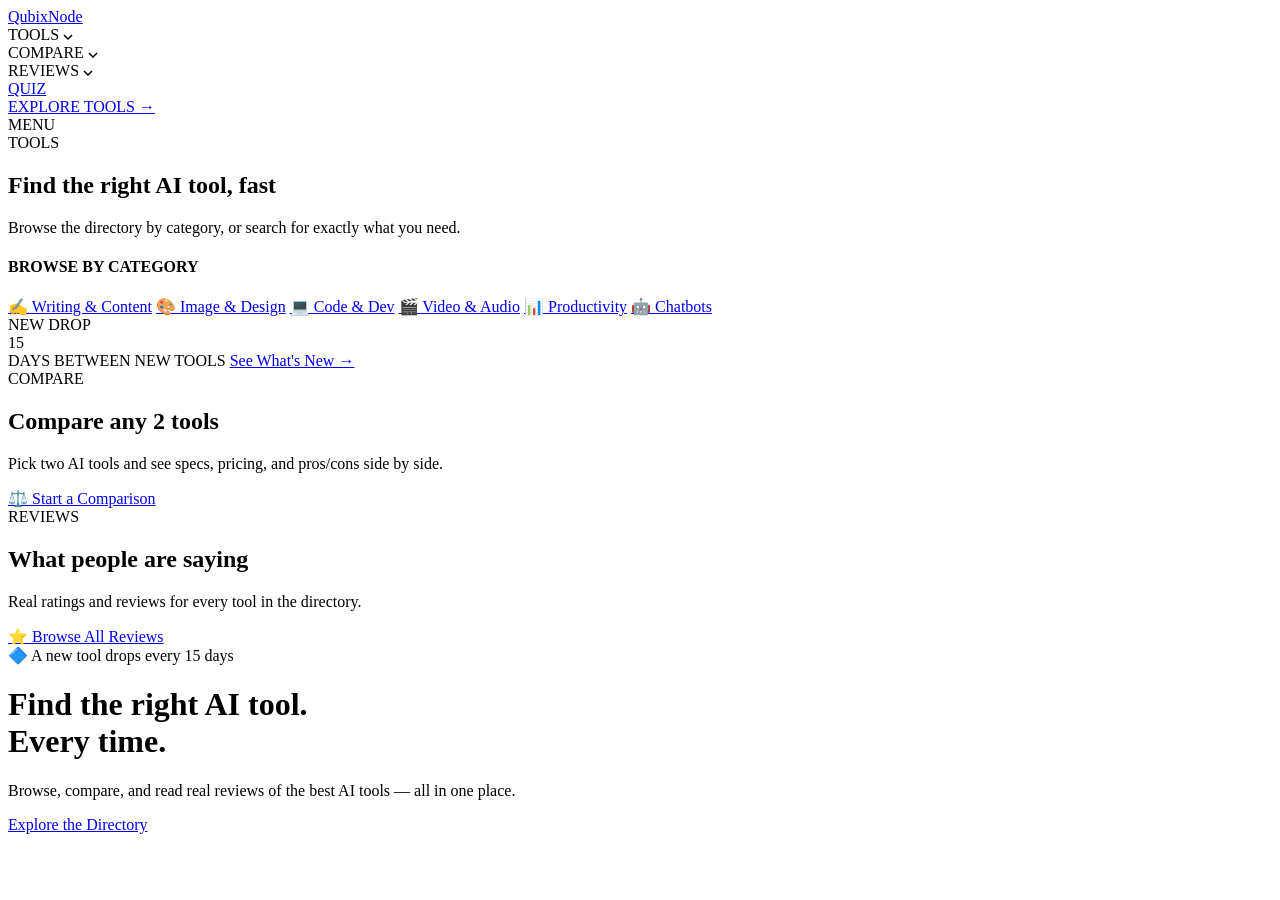
==== index.html @ 6e0c5430 "Create index.html" ====
<!DOCTYPE html>
<html lang="en">
<head>
<meta charset="UTF-8">
<meta name="viewport" content="width=device-width, initial-scale=1.0">
<title>QubixNode — AI Tool Directory</title>
<link rel="stylesheet" href="style.css">
</head>
<body>

<!-- ===== NAVBAR (Dynamic Island style) ===== -->
<header class="nav-wrapper" id="navWrapper">
  <div class="nav-pill" id="navPill">

    <a href="index.html" class="nav-logo">
      <span class="logo-dot"></span> QubixNode
    </a>

    <nav class="nav-links">
      <div class="nav-item" data-menu="tools">
        <span>TOOLS</span>
        <svg class="chevron" width="10" height="6" viewBox="0 0 10 6"><path d="M1 1L5 5L9 1" stroke="currentColor" stroke-width="1.5" fill="none"/></svg>
      </div>
      <div class="nav-item" data-menu="compare">
        <span>COMPARE</span>
        <svg class="chevron" width="10" height="6" viewBox="0 0 10 6"><path d="M1 1L5 5L9 1" stroke="currentColor" stroke-width="1.5" fill="none"/></svg>
      </div>
      <div class="nav-item" data-menu="reviews">
        <span>REVIEWS</span>
        <svg class="chevron" width="10" height="6" viewBox="0 0 10 6"><path d="M1 1L5 5L9 1" stroke="currentColor" stroke-width="1.5" fill="none"/></svg>
      </div>
      <a href="quiz.html" class="nav-item">
        <span>QUIZ</span>
      </a>
    </nav>

    <a href="tools.html" class="nav-cta">EXPLORE TOOLS →</a>

    <div class="nav-collapsed-label">
      <span class="pulse-dot"></span> MENU
    </div>

  </div>

  <!-- ===== MEGA MENU PANELS ===== -->
  <div class="mega-menu" id="megaMenu">

    <div class="mega-panel" data-panel="tools">
      <div class="mega-head">
        <span class="mega-eyebrow">TOOLS</span>
        <h2>Find the right AI tool, fast</h2>
        <p>Browse the directory by category, or search for exactly what you need.</p>
      </div>
      <div class="mega-cols">
        <div class="mega-col">
          <h4>BROWSE BY CATEGORY</h4>
          <a href="tools.html?cat=writing">✍️ Writing & Content</a>
          <a href="tools.html?cat=image">🎨 Image & Design</a>
          <a href="tools.html?cat=code">💻 Code & Dev</a>
          <a href="tools.html?cat=video">🎬 Video & Audio</a>
          <a href="tools.html?cat=productivity">📊 Productivity</a>
          <a href="tools.html?cat=chatbots">🤖 Chatbots</a>
        </div>
        <div class="mega-col highlight-card">
          <span class="hc-tag">NEW DROP</span>
          <div class="hc-number">15</div>
          <span class="hc-label">DAYS BETWEEN NEW TOOLS</span>
          <a href="tools.html" class="hc-link">See What's New →</a>
        </div>
      </div>
    </div>

    <div class="mega-panel" data-panel="compare">
      <div class="mega-head">
        <span class="mega-eyebrow">COMPARE</span>
        <h2>Compare any 2 tools</h2>
        <p>Pick two AI tools and see specs, pricing, and pros/cons side by side.</p>
      </div>
      <div class="mega-cols">
        <div class="mega-col">
          <a href="compare.html">⚖️ Start a Comparison</a>
        </div>
      </div>
    </div>

    <div class="mega-panel" data-panel="reviews">
      <div class="mega-head">
        <span class="mega-eyebrow">REVIEWS</span>
        <h2>What people are saying</h2>
        <p>Real ratings and reviews for every tool in the directory.</p>
      </div>
      <div class="mega-cols">
        <div class="mega-col">
          <a href="reviews.html">⭐ Browse All Reviews</a>
        </div>
      </div>
    </div>

  </div>
</header>

<!-- ===== HERO ===== -->
<main class="hero">
  <span class="hero-badge">🔷 A new tool drops every 15 days</span>
  <h1>Find the right AI tool.<br>Every time.</h1>
  <p>Browse, compare, and read real reviews of the best AI tools — all in one place.</p>
  <a href="tools.html" class="hero-cta">Explore the Directory</a>
</main>

<script src="script.js"></script>
</body>
</html>
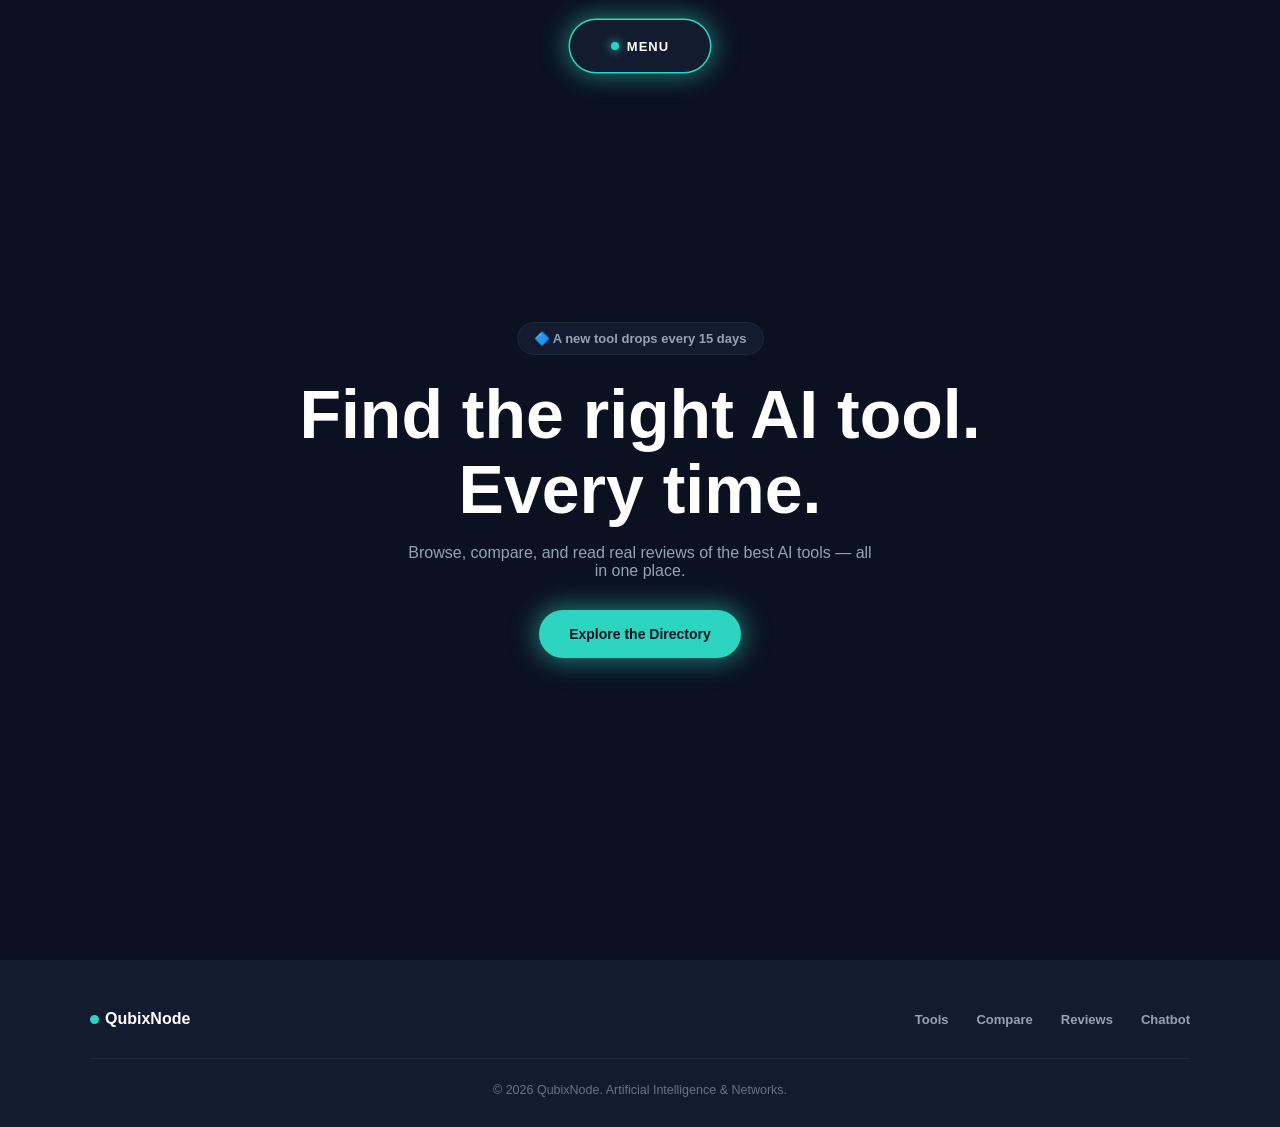
==== commit 5c930cf8: "Update index.html" ====
--- a/index.html
+++ b/index.html
@@ -29,8 +29,8 @@
         <span>REVIEWS</span>
         <svg class="chevron" width="10" height="6" viewBox="0 0 10 6"><path d="M1 1L5 5L9 1" stroke="currentColor" stroke-width="1.5" fill="none"/></svg>
       </div>
-      <a href="quiz.html" class="nav-item">
-        <span>QUIZ</span>
+      <a href="chatbot.html" class="nav-item">
+        <span>CHATBOT</span>
       </a>
     </nav>
 
@@ -73,8 +73,8 @@
     <div class="mega-panel" data-panel="compare">
       <div class="mega-head">
         <span class="mega-eyebrow">COMPARE</span>
-        <h2>Compare any 2 tools</h2>
-        <p>Pick two AI tools and see specs, pricing, and pros/cons side by side.</p>
+        <h2>Compare any 2</h2>
+        <p>AI tools, laptops, phones, headphones — pick two and see them side by side.</p>
       </div>
       <div class="mega-cols">
         <div class="mega-col">
@@ -107,6 +107,22 @@
   <a href="tools.html" class="hero-cta">Explore the Directory</a>
 </main>
 
+<!-- ===== FOOTER ===== -->
+<footer class="footer">
+  <div class="footer-top">
+    <div class="footer-brand">
+      <span class="logo-dot"></span> QubixNode
+    </div>
+    <div class="footer-links">
+      <a href="tools.html">Tools</a>
+      <a href="compare.html">Compare</a>
+      <a href="reviews.html">Reviews</a>
+      <a href="chatbot.html">Chatbot</a>
+    </div>
+  </div>
+  <p class="footer-bottom">© 2026 QubixNode. Artificial Intelligence & Networks.</p>
+</footer>
+
 <script src="script.js"></script>
 </body>
 </html>
--- a/style.css
+++ b/style.css
@@ -0,0 +1,854 @@
+/* ===== RESET & BASE ===== */
+* { margin: 0; padding: 0; box-sizing: border-box; }
+
+:root {
+  --navy: #0B1121;
+  --navy-light: #131b30;
+  --teal: #2DD4BF;
+  --teal-glow: rgba(45, 212, 191, 0.5);
+  --slate: #94A3B8;
+  --white: #ffffff;
+}
+
+body {
+  font-family: 'Helvetica Neue', Arial, sans-serif;
+  background: var(--navy);
+  color: var(--white);
+  overflow-x: hidden;
+}
+
+a { text-decoration: none; color: inherit; }
+
+/* ===== NAV WRAPPER ===== */
+.nav-wrapper {
+  position: fixed;
+  top: 20px;
+  left: 0;
+  right: 0;
+  z-index: 1000;
+  display: flex;
+  flex-direction: column;
+  align-items: center;
+  pointer-events: none;
+}
+
+.nav-wrapper.active { pointer-events: auto; }
+
+/* ===== THE PILL / ISLAND ===== */
+.nav-pill {
+  pointer-events: all;
+  background: var(--navy-light);
+  border-radius: 999px;
+  display: flex;
+  align-items: center;
+  justify-content: center;
+  height: 52px;
+  width: 140px;
+  padding: 0 22px;
+  box-shadow: 0 0 0 1.5px var(--teal), 0 0 25px 4px var(--teal-glow);
+  cursor: pointer;
+  transition: width 0.5s cubic-bezier(0.65, 0, 0.35, 1),
+              padding 0.5s cubic-bezier(0.65, 0, 0.35, 1),
+              border-radius 0.5s cubic-bezier(0.65, 0, 0.35, 1);
+  position: relative;
+}
+
+.nav-collapsed-label {
+  display: flex;
+  align-items: center;
+  gap: 8px;
+  color: var(--white);
+  font-size: 13px;
+  font-weight: 700;
+  letter-spacing: 1px;
+  white-space: nowrap;
+}
+
+.pulse-dot {
+  width: 8px;
+  height: 8px;
+  border-radius: 50%;
+  background: var(--teal);
+  box-shadow: 0 0 8px 2px var(--teal-glow);
+  animation: pulse 1.6s infinite;
+}
+
+@keyframes pulse {
+  0%, 100% { transform: scale(1); opacity: 1; }
+  50% { transform: scale(1.3); opacity: 0.6; }
+}
+
+.nav-logo, .nav-links, .nav-cta { display: none; opacity: 0; }
+
+/* ===== EXPANDED STATE ===== */
+.nav-pill.expanded {
+  width: min(880px, 92vw);
+  border-radius: 32px;
+  padding: 0 14px 0 24px;
+  justify-content: space-between;
+}
+
+.nav-pill.expanded .nav-collapsed-label { display: none; }
+
+.nav-pill.expanded .nav-logo,
+.nav-pill.expanded .nav-links,
+.nav-pill.expanded .nav-cta {
+  display: flex;
+  opacity: 1;
+  animation: fadeIn 0.4s ease 0.15s forwards;
+}
+
+@keyframes fadeIn {
+  from { opacity: 0; transform: translateY(-4px); }
+  to { opacity: 1; transform: translateY(0); }
+}
+
+.nav-logo {
+  align-items: center;
+  gap: 6px;
+  color: var(--white);
+  font-weight: 800;
+  font-size: 16px;
+}
+
+.logo-dot {
+  width: 9px;
+  height: 9px;
+  border-radius: 50%;
+  background: var(--teal);
+}
+
+.nav-links { align-items: center; gap: 28px; }
+
+.nav-item {
+  display: flex;
+  align-items: center;
+  gap: 5px;
+  color: var(--slate);
+  font-size: 12.5px;
+  font-weight: 700;
+  letter-spacing: 0.6px;
+  cursor: pointer;
+  padding: 6px 0;
+  transition: color 0.2s ease;
+}
+
+.nav-item:hover, .nav-item.active { color: var(--teal); }
+.nav-item .chevron { stroke: currentColor; transition: transform 0.25s ease; }
+.nav-item.active .chevron { transform: rotate(180deg); }
+
+.nav-cta {
+  background: var(--teal);
+  color: var(--navy);
+  font-size: 12.5px;
+  font-weight: 800;
+  letter-spacing: 0.5px;
+  padding: 12px 20px;
+  border-radius: 999px;
+  white-space: nowrap;
+  align-items: center;
+  transition: transform 0.15s ease, box-shadow 0.2s ease;
+}
+
+.nav-cta:hover { transform: scale(1.04); box-shadow: 0 0 18px 3px var(--teal-glow); }
+.nav-cta:active { transform: scale(0.96); }
+
+/* ===== MEGA MENU ===== */
+.mega-menu {
+  pointer-events: none;
+  margin-top: 12px;
+  width: min(880px, 92vw);
+  background: var(--navy-light);
+  border-radius: 26px;
+  box-shadow: 0 0 0 1.5px rgba(45,212,191,0.3), 0 25px 60px rgba(0,0,0,0.5);
+  overflow: hidden;
+  max-height: 0;
+  opacity: 0;
+  transform: translateY(-10px);
+  transition: max-height 0.45s cubic-bezier(0.65,0,0.35,1),
+              opacity 0.35s ease,
+              transform 0.4s cubic-bezier(0.65,0,0.35,1);
+}
+
+.mega-menu.open {
+  pointer-events: all;
+  max-height: 480px;
+  opacity: 1;
+  transform: translateY(0);
+}
+
+.mega-panel { display: none; padding: 34px 38px; }
+.mega-panel.active { display: block; }
+
+.mega-eyebrow {
+  color: var(--teal);
+  font-size: 11px;
+  font-weight: 800;
+  letter-spacing: 1.5px;
+}
+
+.mega-head h2 { font-size: 24px; margin: 8px 0 6px; }
+.mega-head p { color: var(--slate); font-size: 13.5px; max-width: 480px; }
+
+.mega-cols { display: flex; gap: 50px; margin-top: 26px; flex-wrap: wrap; }
+
+.mega-col h4 {
+  font-size: 11px;
+  color: #6b7893;
+  letter-spacing: 1px;
+  margin-bottom: 14px;
+}
+
+.mega-col a {
+  display: block;
+  font-size: 14.5px;
+  color: #dbe2ec;
+  margin-bottom: 12px;
+  transition: color 0.2s ease, transform 0.2s ease;
+}
+
+.mega-col a:hover { color: var(--teal); transform: translateX(3px); }
+
+.highlight-card {
+  background: linear-gradient(160deg, #0e2a26, #0a1a17);
+  border: 1px solid rgba(45,212,191,0.3);
+  border-radius: 16px;
+  padding: 20px;
+  min-width: 190px;
+}
+
+.hc-tag { font-size: 10px; color: var(--teal); font-weight: 800; letter-spacing: 1px; }
+.hc-number { font-size: 42px; font-weight: 800; margin: 6px 0 0; }
+.hc-label { font-size: 11px; color: #ccc; letter-spacing: 0.5px; }
+.hc-link { display: inline-block; margin-top: 14px; font-size: 13px; font-weight: 700; color: var(--teal); }
+
+/* ===== HERO ===== */
+.hero {
+  min-height: 100vh;
+  display: flex;
+  flex-direction: column;
+  align-items: center;
+  justify-content: center;
+  text-align: center;
+  padding: 140px 20px 60px;
+}
+
+.hero-badge {
+  background: var(--navy-light);
+  border: 1px solid #1e293b;
+  padding: 8px 16px;
+  border-radius: 999px;
+  font-size: 13px;
+  font-weight: 600;
+  color: var(--slate);
+  margin-bottom: 22px;
+}
+
+.hero h1 { font-size: clamp(36px, 6vw, 68px); font-weight: 800; line-height: 1.1; }
+.hero p { margin-top: 18px; color: var(--slate); font-size: 16px; max-width: 480px; }
+
+.hero-cta {
+  display: inline-block;
+  margin-top: 30px;
+  background: var(--teal);
+  color: var(--navy);
+  font-weight: 800;
+  font-size: 14px;
+  padding: 16px 30px;
+  border-radius: 999px;
+  box-shadow: 0 0 25px 4px var(--teal-glow);
+  transition: transform 0.15s ease;
+}
+
+.hero-cta:hover { transform: scale(1.05); }
+
+/* ===== MOBILE ===== */
+@media (max-width: 700px) {
+  .nav-pill.expanded { width: 94vw; padding: 0 10px 0 16px; }
+  .nav-links { gap: 14px; }
+  .nav-item span { display: none; }
+  .mega-cols { gap: 26px; }
+}
+
+/* ===== SHARED PAGE HERO ===== */
+.page-content {
+  max-width: 1100px;
+  margin: 0 auto;
+  padding: 140px 20px 100px;
+}
+
+.page-hero {
+  text-align: center;
+  margin-bottom: 40px;
+}
+
+.page-hero h1 {
+  font-size: clamp(30px, 5vw, 44px);
+  font-weight: 800;
+  margin: 10px 0 12px;
+}
+
+.page-hero p {
+  color: var(--slate);
+  font-size: 15px;
+}
+
+.section-eyebrow {
+  display: block;
+  color: var(--teal);
+  font-size: 12px;
+  font-weight: 800;
+  letter-spacing: 1.5px;
+}
+
+/* ===== DIRECTORY SEARCH ===== */
+.dir-search-wrap {
+  max-width: 500px;
+  margin: 0 auto 30px;
+}
+
+.dir-search {
+  width: 100%;
+  padding: 14px 20px;
+  border-radius: 999px;
+  border: 1px solid #1e293b;
+  background: var(--navy-light);
+  color: var(--white);
+  font-size: 14px;
+  font-family: inherit;
+}
+
+.dir-search::placeholder { color: #64748b; }
+.dir-search:focus { outline: none; border-color: var(--teal); }
+
+/* ===== CATEGORY TABS ===== */
+.dir-tabs {
+  display: flex;
+  gap: 10px;
+  flex-wrap: wrap;
+  justify-content: center;
+  margin-bottom: 40px;
+}
+
+.dir-tab {
+  padding: 10px 20px;
+  border-radius: 999px;
+  border: 1px solid #1e293b;
+  background: var(--navy-light);
+  font-size: 13px;
+  font-weight: 700;
+  cursor: pointer;
+  color: var(--slate);
+  transition: all 0.2s ease;
+}
+
+.dir-tab:hover { border-color: var(--teal); color: var(--teal); }
+
+.dir-tab.active {
+  background: var(--teal);
+  color: var(--navy);
+  border-color: var(--teal);
+}
+
+/* ===== TOOL GRID / CARDS ===== */
+.tool-grid {
+  display: grid;
+  grid-template-columns: repeat(auto-fit, minmax(280px, 1fr));
+  gap: 20px;
+}
+
+.tool-card {
+  background: var(--navy-light);
+  border: 1px solid #1e293b;
+  border-radius: 18px;
+  padding: 24px;
+  position: relative;
+  transition: transform 0.25s ease, border-color 0.25s ease;
+}
+
+.tool-card:hover {
+  transform: translateY(-4px);
+  border-color: var(--teal);
+}
+
+.tool-new-badge {
+  position: absolute;
+  top: 16px;
+  right: 16px;
+  font-size: 10px;
+  font-weight: 800;
+  background: rgba(45,212,191,0.15);
+  color: var(--teal);
+  padding: 4px 10px;
+  border-radius: 999px;
+}
+
+.tool-card-top {
+  display: flex;
+  align-items: center;
+  gap: 14px;
+  margin-bottom: 14px;
+}
+
+.tool-icon {
+  width: 44px;
+  height: 44px;
+  border-radius: 12px;
+  background: linear-gradient(160deg, #0e2a26, #0a1a17);
+  border: 1px solid rgba(45,212,191,0.3);
+  display: flex;
+  align-items: center;
+  justify-content: center;
+  font-weight: 800;
+  font-size: 18px;
+  color: var(--teal);
+  flex-shrink: 0;
+}
+
+.tool-card-top h3 { font-size: 16px; margin-bottom: 4px; }
+
+.tool-price-tag {
+  font-size: 11px;
+  color: var(--slate);
+  background: rgba(255,255,255,0.05);
+  padding: 2px 8px;
+  border-radius: 999px;
+}
+
+.tool-desc {
+  color: var(--slate);
+  font-size: 13.5px;
+  line-height: 1.5;
+  margin-bottom: 18px;
+}
+
+.tool-card-bottom {
+  display: flex;
+  justify-content: space-between;
+  align-items: center;
+  font-size: 12.5px;
+}
+
+.tool-rating { font-weight: 700; }
+
+.tool-cat-tag {
+  color: #64748b;
+  text-transform: capitalize;
+}
+
+.empty-state {
+  text-align: center;
+  color: var(--slate);
+  font-size: 14px;
+  padding: 60px 0;
+}
+
+/* ===== FOOTER ===== */
+.footer {
+  background: var(--navy-light);
+  padding: 50px 20px 30px;
+  margin-top: 60px;
+}
+
+.footer-top {
+  display: flex;
+  justify-content: space-between;
+  align-items: center;
+  flex-wrap: wrap;
+  gap: 20px;
+  max-width: 1100px;
+  margin: 0 auto;
+  padding-bottom: 30px;
+  border-bottom: 1px solid #1e293b;
+}
+
+.footer-brand {
+  display: flex;
+  align-items: center;
+  gap: 6px;
+  font-weight: 800;
+  font-size: 16px;
+}
+
+.footer-links { display: flex; gap: 28px; }
+
+.footer-links a {
+  font-size: 13px;
+  color: var(--slate);
+  font-weight: 600;
+  transition: color 0.2s ease;
+}
+
+.footer-links a:hover { color: var(--teal); }
+
+.footer-bottom {
+  text-align: center;
+  font-size: 12.5px;
+  color: #64748b;
+  margin-top: 24px;
+}
+
+/* ===== DIRECTORY MOBILE ===== */
+@media (max-width: 600px) {
+  .dir-tabs { justify-content: flex-start; overflow-x: auto; padding-bottom: 6px; }
+}
+
+/* ===== COMPARE PAGE ===== */
+.cmp-tabs {
+  display: flex;
+  gap: 10px;
+  flex-wrap: wrap;
+  justify-content: center;
+  margin-bottom: 34px;
+}
+
+.cmp-tab {
+  padding: 10px 20px;
+  border-radius: 999px;
+  border: 1px solid #1e293b;
+  background: var(--navy-light);
+  font-size: 13px;
+  font-weight: 700;
+  cursor: pointer;
+  color: var(--slate);
+  transition: all 0.2s ease;
+}
+
+.cmp-tab:hover { border-color: var(--teal); color: var(--teal); }
+
+.cmp-tab.active {
+  background: var(--teal);
+  color: var(--navy);
+  border-color: var(--teal);
+}
+
+.cmp-picker {
+  display: flex;
+  align-items: center;
+  justify-content: center;
+  gap: 20px;
+  margin-bottom: 40px;
+  flex-wrap: wrap;
+}
+
+.cmp-vs {
+  font-weight: 800;
+  color: var(--teal);
+  font-size: 14px;
+}
+
+.cmp-table {
+  display: grid;
+  grid-template-columns: 140px 1fr 1fr;
+  background: var(--navy-light);
+  border: 1px solid #1e293b;
+  border-radius: 18px;
+  overflow: hidden;
+}
+
+.cmp-col { display: flex; flex-direction: column; }
+
+.cmp-col:not(.cmp-col-head) {
+  border-left: 1px solid #1e293b;
+}
+
+.cmp-row {
+  padding: 16px 18px;
+  font-size: 13.5px;
+  border-bottom: 1px solid #1e293b;
+  color: #dbe2ec;
+  display: flex;
+  align-items: center;
+}
+
+.cmp-row:last-child { border-bottom: none; }
+
+.cmp-row-label {
+  color: var(--slate);
+  font-weight: 700;
+  font-size: 12px;
+}
+
+.cmp-row-title {
+  font-weight: 800;
+  font-size: 15px;
+  color: var(--teal);
+  background: rgba(45,212,191,0.06);
+}
+
+@media (max-width: 600px) {
+  .cmp-table { grid-template-columns: 100px 1fr 1fr; }
+  .cmp-row { padding: 12px 10px; font-size: 12px; }
+}
+
+/* ===== HEAD-TO-HEAD SCORE BAR ===== */
+.cmp-score-section {
+  margin-top: 30px;
+  background: var(--navy-light);
+  border: 1px solid #1e293b;
+  border-radius: 18px;
+  padding: 26px 28px;
+}
+
+.cmp-score-labels {
+  display: flex;
+  justify-content: space-between;
+  margin-bottom: 12px;
+  font-size: 13.5px;
+  font-weight: 700;
+}
+
+.cmp-score-label-a { color: var(--teal); }
+.cmp-score-label-b { color: #f4b942; }
+
+.cmp-score-bar {
+  display: flex;
+  width: 100%;
+  height: 16px;
+  border-radius: 999px;
+  overflow: hidden;
+  background: #1e293b;
+}
+
+.cmp-score-fill-a {
+  background: var(--teal);
+  transition: width 0.5s ease;
+}
+
+.cmp-score-fill-b {
+  background: #f4b942;
+  transition: width 0.5s ease;
+}
+
+.cmp-score-winner {
+  margin-top: 16px;
+  text-align: center;
+  font-size: 14px;
+  font-weight: 700;
+  color: var(--white);
+}
+
+@media (max-width: 600px) {
+  .cmp-score-labels { font-size: 12px; }
+}
+
+/* ===== CHATBOT PAGE ===== */
+.chat-page {
+  max-width: 720px;
+  margin: 0 auto;
+  padding: 140px 20px 40px;
+  display: flex;
+  flex-direction: column;
+  height: 100vh;
+  box-sizing: border-box;
+}
+
+.chat-header {
+  text-align: center;
+  margin-bottom: 20px;
+}
+
+.chat-header h1 {
+  font-size: clamp(26px, 4vw, 36px);
+  font-weight: 800;
+  margin-top: 8px;
+}
+
+.chat-window {
+  flex: 1;
+  overflow-y: auto;
+  display: flex;
+  flex-direction: column;
+  gap: 14px;
+  padding: 10px 4px 20px;
+}
+
+.chat-msg {
+  display: flex;
+  max-width: 80%;
+}
+
+.chat-msg-user {
+  align-self: flex-end;
+  justify-content: flex-end;
+}
+
+.chat-msg-ai {
+  align-self: flex-start;
+}
+
+.chat-bubble {
+  padding: 14px 18px;
+  border-radius: 18px;
+  font-size: 14.5px;
+  line-height: 1.5;
+  white-space: pre-wrap;
+}
+
+.chat-msg-user .chat-bubble {
+  background: var(--teal);
+  color: var(--navy);
+  border-bottom-right-radius: 4px;
+}
+
+.chat-msg-ai .chat-bubble {
+  background: var(--navy-light);
+  border: 1px solid #1e293b;
+  color: var(--white);
+  border-bottom-left-radius: 4px;
+}
+
+.chat-typing {
+  display: flex;
+  gap: 5px;
+  align-items: center;
+  padding: 16px 18px;
+}
+
+.chat-typing span {
+  width: 7px;
+  height: 7px;
+  border-radius: 50%;
+  background: var(--slate);
+  animation: chatTyping 1.2s infinite ease-in-out;
+}
+
+.chat-typing span:nth-child(2) { animation-delay: 0.2s; }
+.chat-typing span:nth-child(3) { animation-delay: 0.4s; }
+
+@keyframes chatTyping {
+  0%, 60%, 100% { transform: translateY(0); opacity: 0.5; }
+  30% { transform: translateY(-4px); opacity: 1; }
+}
+
+.chat-input-row {
+  display: flex;
+  gap: 10px;
+  padding-top: 14px;
+  border-top: 1px solid #1e293b;
+}
+
+.chat-input {
+  flex: 1;
+  padding: 14px 18px;
+  border-radius: 999px;
+  border: 1px solid #1e293b;
+  background: var(--navy-light);
+  color: var(--white);
+  font-size: 14px;
+  font-family: inherit;
+}
+
+.chat-input:focus { outline: none; border-color: var(--teal); }
+.chat-input::placeholder { color: #64748b; }
+
+.chat-send-btn {
+  background: var(--teal);
+  color: var(--navy);
+  border: none;
+  padding: 0 26px;
+  border-radius: 999px;
+  font-weight: 800;
+  font-size: 14px;
+  cursor: pointer;
+  transition: transform 0.15s ease, opacity 0.2s ease;
+}
+
+.chat-send-btn:hover { transform: scale(1.04); }
+.chat-send-btn:active { transform: scale(0.96); }
+.chat-send-btn:disabled { opacity: 0.5; cursor: not-allowed; transform: none; }
+
+@media (max-width: 600px) {
+  .chat-page { padding: 120px 14px 20px; }
+  .chat-msg { max-width: 90%; }
+}
+
+/* ===== SEARCH-BASED COMPARE PICKER ===== */
+.cmp-search-wrap {
+  position: relative;
+  flex: 1;
+  min-width: 200px;
+  max-width: 320px;
+}
+
+.cmp-search {
+  width: 100%;
+  padding: 14px 20px;
+  border-radius: 12px;
+  border: 1px solid #1e293b;
+  background: var(--navy-light);
+  color: var(--white);
+  font-size: 14px;
+  font-family: inherit;
+  box-sizing: border-box;
+}
+
+.cmp-search:focus { outline: none; border-color: var(--teal); }
+.cmp-search::placeholder { color: #64748b; }
+
+.cmp-suggestions {
+  display: none;
+  position: absolute;
+  top: calc(100% + 6px);
+  left: 0;
+  right: 0;
+  background: var(--navy-light);
+  border: 1px solid #1e293b;
+  border-radius: 12px;
+  max-height: 260px;
+  overflow-y: auto;
+  z-index: 20;
+  box-shadow: 0 15px 40px rgba(0,0,0,0.4);
+}
+
+.cmp-suggestions.open { display: block; }
+
+.cmp-suggestion-item {
+  padding: 12px 18px;
+  font-size: 13.5px;
+  color: #dbe2ec;
+  cursor: pointer;
+  transition: background 0.15s ease;
+}
+
+.cmp-suggestion-item:hover { background: rgba(45,212,191,0.1); color: var(--teal); }
+
+.cmp-suggestion-empty {
+  padding: 12px 18px;
+  font-size: 13px;
+  color: #64748b;
+}
+
+@media (max-width: 600px) {
+  .cmp-search-wrap { max-width: none; width: 100%; }
+}
+
+/* ===== MARKDOWN FORMATTING INSIDE CHAT BUBBLES ===== */
+.chat-bubble p { margin: 0 0 10px; }
+.chat-bubble p:last-child { margin-bottom: 0; }
+
+.chat-bubble h2, .chat-bubble h3, .chat-bubble h4 {
+  margin: 14px 0 8px;
+  font-weight: 800;
+  line-height: 1.3;
+}
+.chat-bubble h2:first-child, .chat-bubble h3:first-child, .chat-bubble h4:first-child { margin-top: 0; }
+
+.chat-bubble h2 { font-size: 17px; }
+.chat-bubble h3 { font-size: 15.5px; }
+.chat-bubble h4 { font-size: 14.5px; }
+
+.chat-bubble strong { font-weight: 800; }
+.chat-bubble em { font-style: italic; }
+
+.chat-bubble ul, .chat-bubble ol {
+  margin: 8px 0 10px;
+  padding-left: 22px;
+}
+
+.chat-bubble li {
+  margin-bottom: 6px;
+  line-height: 1.5;
+}
+
+.chat-msg-user .chat-bubble strong { color: var(--navy); }
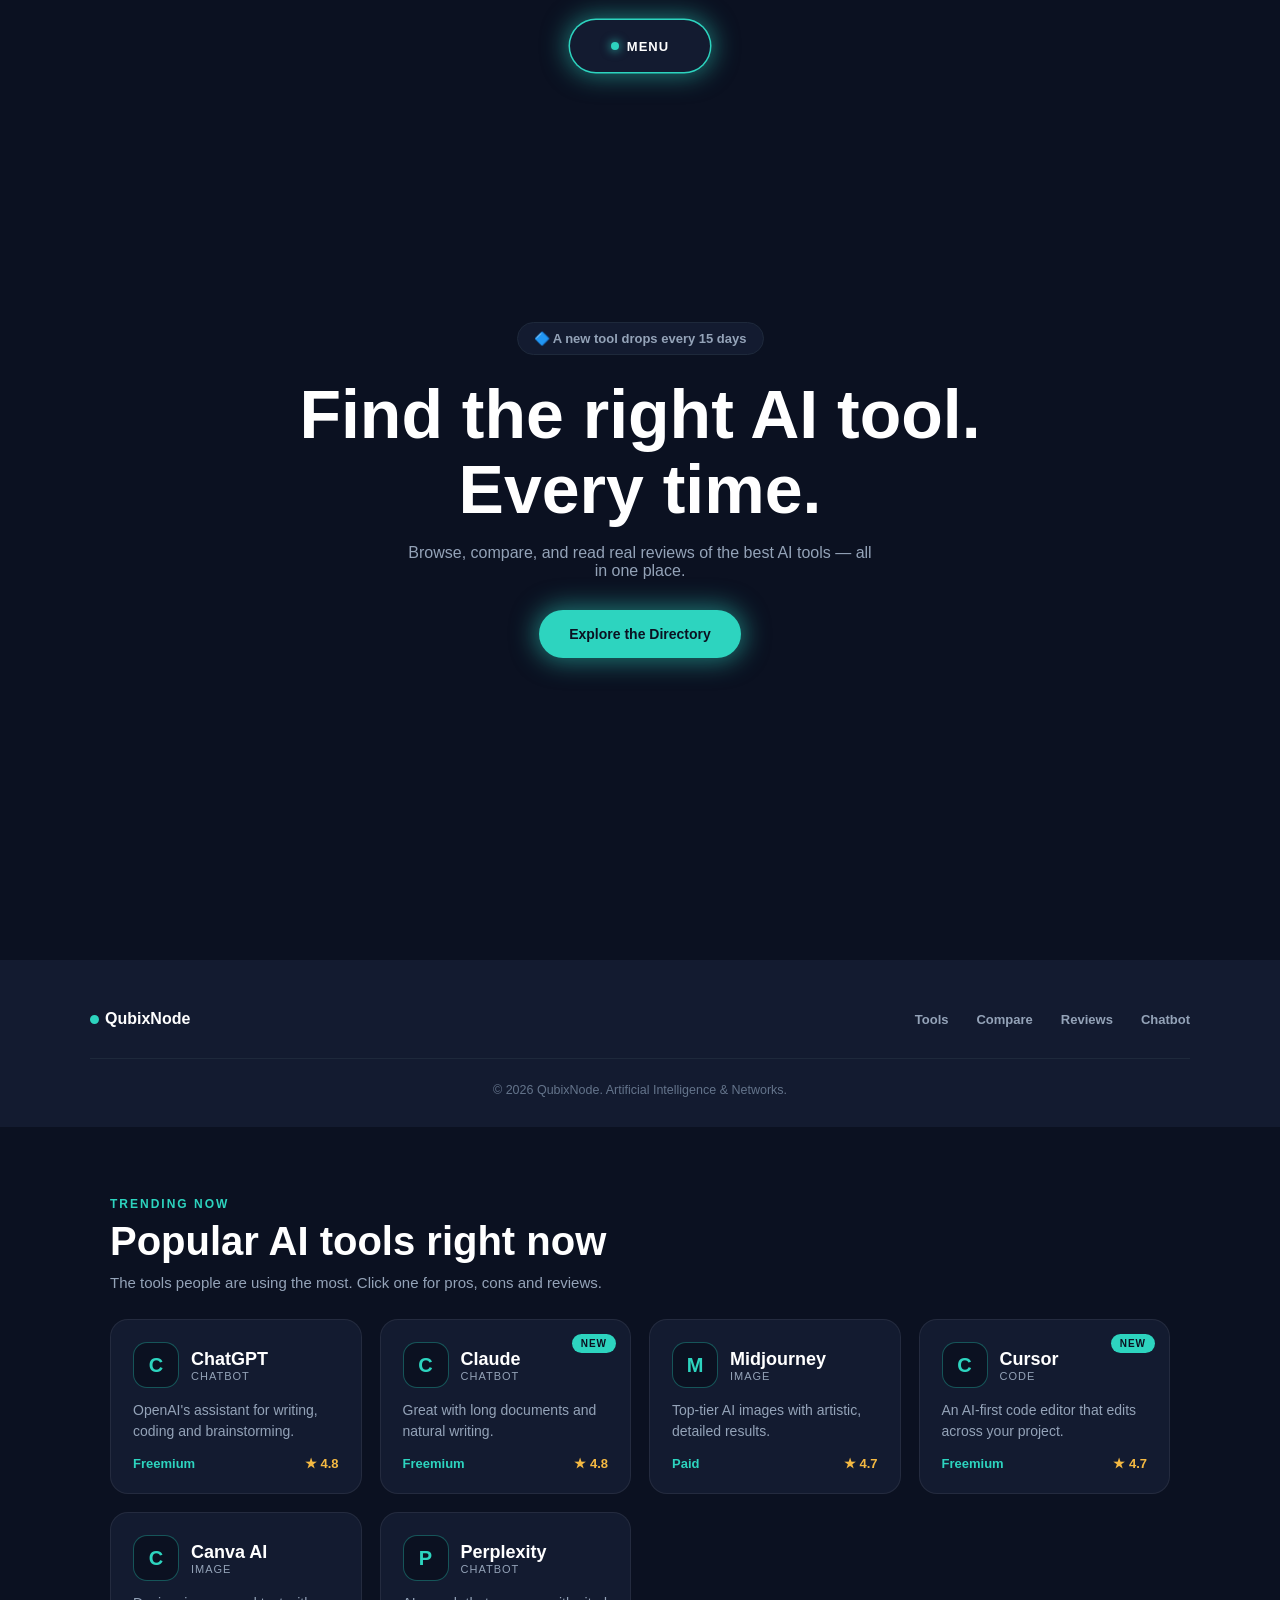
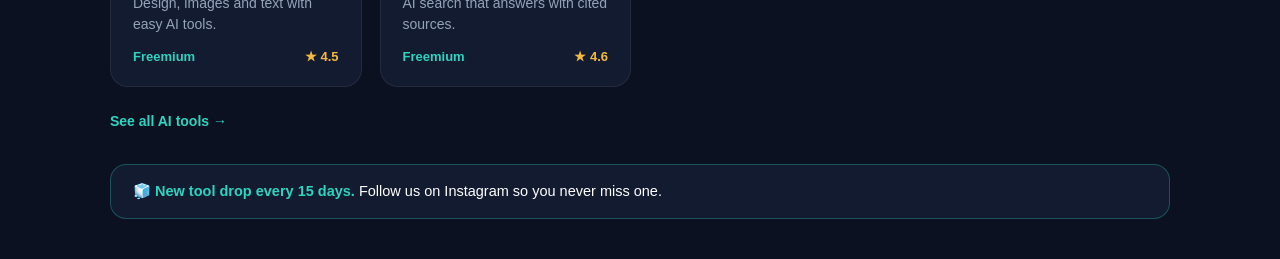
==== commit 61e646ce: "Update index.html" ====
--- a/index.html
+++ b/index.html
@@ -121,7 +121,42 @@
     </div>
   </div>
   <p class="footer-bottom">© 2026 QubixNode. Artificial Intelligence & Networks.</p>
-</footer>
+</footer> <section class="trending-section">
+<style>
+.trending-section{max-width:1100px;margin:0 auto;padding:70px 20px 40px}
+.trending-eyebrow{color:var(--teal);font-size:12px;font-weight:800;letter-spacing:2px}
+.trending-title{color:var(--white);font-size:clamp(28px,4vw,40px);margin:8px 0 10px}
+.trending-sub{color:var(--slate);font-size:15px;margin-bottom:28px}
+.trending-grid{display:grid;grid-template-columns:repeat(auto-fit,minmax(240px,1fr));gap:18px}
+.trend-card{display:block;background:var(--navy-light);border:1px solid rgba(255,255,255,.07);border-radius:18px;padding:22px;color:var(--white);position:relative;transition:transform .2s ease,border-color .2s ease,box-shadow .2s ease}
+.trend-card:hover{transform:translateY(-4px);border-color:rgba(45,212,191,.5);box-shadow:0 0 22px rgba(45,212,191,.18)}
+.trend-top{display:flex;align-items:center;gap:12px;margin-bottom:12px}
+.trend-icon{width:46px;height:46px;border-radius:14px;background:var(--navy);border:1px solid rgba(45,212,191,.35);display:flex;align-items:center;justify-content:center;font-weight:800;font-size:20px;color:var(--teal)}
+.trend-name{font-size:18px;font-weight:800}
+.trend-cat{font-size:11px;color:var(--slate);letter-spacing:1px;text-transform:uppercase}
+.trend-desc{color:var(--slate);font-size:14px;line-height:1.5;margin-bottom:14px}
+.trend-meta{display:flex;justify-content:space-between;font-size:13px;font-weight:700}
+.trend-meta .price{color:var(--teal)}
+.trend-meta .rate{color:#f4b942}
+.trend-new{position:absolute;top:14px;right:14px;background:var(--teal);color:var(--navy);font-size:10px;font-weight:800;letter-spacing:1px;padding:4px 9px;border-radius:999px}
+.trending-more{display:inline-block;margin-top:26px;color:var(--teal);font-weight:800;font-size:14px}
+.drop-strip{margin-top:34px;background:var(--navy-light);border:1px solid rgba(45,212,191,.3);border-radius:16px;padding:18px 22px;color:var(--white);font-size:14.5px}
+.drop-strip b{color:var(--teal)}
+</style>
+<div class="trending-eyebrow">TRENDING NOW</div>
+<h2 class="trending-title">Popular AI tools right now</h2>
+<p class="trending-sub">The tools people are using the most. Click one for pros, cons and reviews.</p>
+<div class="trending-grid">
+  <a class="trend-card" href="tool.html?slug=chatgpt"><div class="trend-top"><div class="trend-icon">C</div><div><div class="trend-name">ChatGPT</div><div class="trend-cat">Chatbot</div></div></div><p class="trend-desc">OpenAI's assistant for writing, coding and brainstorming.</p><div class="trend-meta"><span class="price">Freemium</span><span class="rate">★ 4.8</span></div></a>
+  <a class="trend-card" href="tool.html?slug=claude"><span class="trend-new">NEW</span><div class="trend-top"><div class="trend-icon">C</div><div><div class="trend-name">Claude</div><div class="trend-cat">Chatbot</div></div></div><p class="trend-desc">Great with long documents and natural writing.</p><div class="trend-meta"><span class="price">Freemium</span><span class="rate">★ 4.8</span></div></a>
+  <a class="trend-card" href="tool.html?slug=midjourney"><div class="trend-top"><div class="trend-icon">M</div><div><div class="trend-name">Midjourney</div><div class="trend-cat">Image</div></div></div><p class="trend-desc">Top-tier AI images with artistic, detailed results.</p><div class="trend-meta"><span class="price">Paid</span><span class="rate">★ 4.7</span></div></a>
+  <a class="trend-card" href="tool.html?slug=cursor"><span class="trend-new">NEW</span><div class="trend-top"><div class="trend-icon">C</div><div><div class="trend-name">Cursor</div><div class="trend-cat">Code</div></div></div><p class="trend-desc">An AI-first code editor that edits across your project.</p><div class="trend-meta"><span class="price">Freemium</span><span class="rate">★ 4.7</span></div></a>
+  <a class="trend-card" href="tool.html?slug=canva-ai"><div class="trend-top"><div class="trend-icon">C</div><div><div class="trend-name">Canva AI</div><div class="trend-cat">Image</div></div></div><p class="trend-desc">Design, images and text with easy AI tools.</p><div class="trend-meta"><span class="price">Freemium</span><span class="rate">★ 4.5</span></div></a>
+  <a class="trend-card" href="tool.html?slug=perplexity"><div class="trend-top"><div class="trend-icon">P</div><div><div class="trend-name">Perplexity</div><div class="trend-cat">Chatbot</div></div></div><p class="trend-desc">AI search that answers with cited sources.</p><div class="trend-meta"><span class="price">Freemium</span><span class="rate">★ 4.6</span></div></a>
+</div>
+<a class="trending-more" href="tools.html">See all AI tools →</a>
+<div class="drop-strip">🧊 <b>New tool drop every 15 days.</b> Follow us on Instagram so you never miss one.</div>
+</section>
 
 <script src="script.js"></script>
 </body>
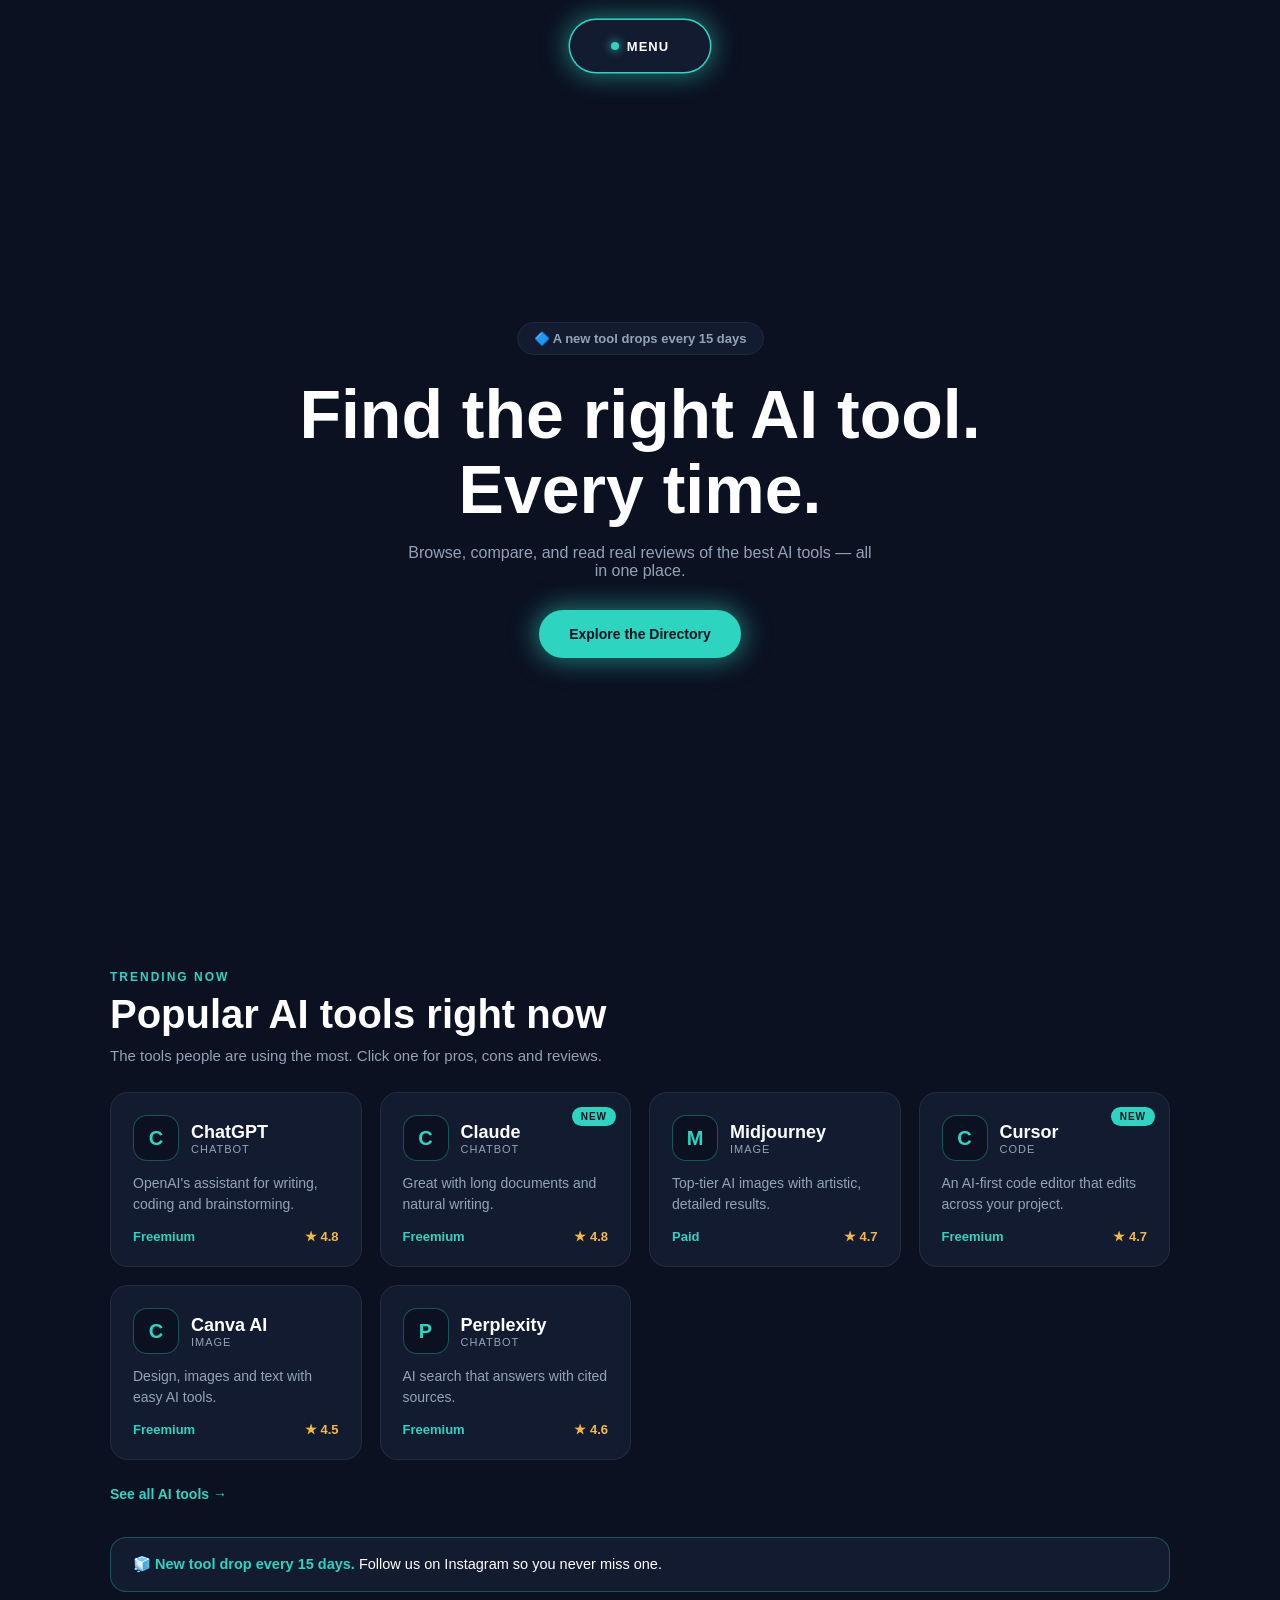
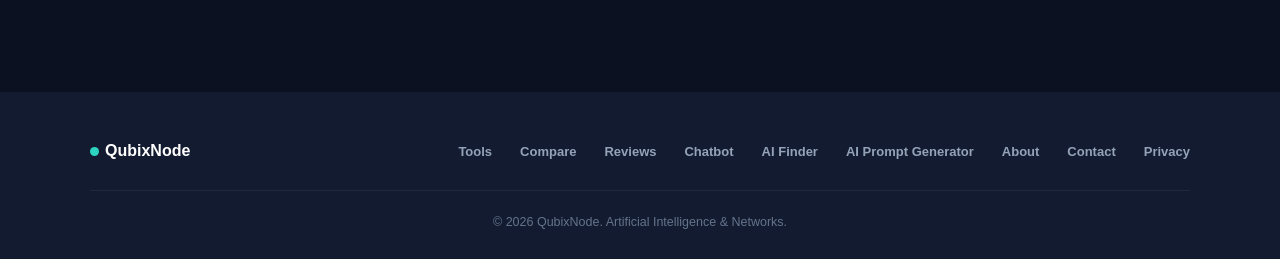
==== commit 11565aaa: "Update index.html" ====
--- a/index.html
+++ b/index.html
@@ -108,20 +108,7 @@
 </main>
 
 <!-- ===== FOOTER ===== -->
-<footer class="footer">
-  <div class="footer-top">
-    <div class="footer-brand">
-      <span class="logo-dot"></span> QubixNode
-    </div>
-    <div class="footer-links">
-      <a href="tools.html">Tools</a>
-      <a href="compare.html">Compare</a>
-      <a href="reviews.html">Reviews</a>
-      <a href="chatbot.html">Chatbot</a>
-    </div>
-  </div>
-  <p class="footer-bottom">© 2026 QubixNode. Artificial Intelligence & Networks.</p>
-</footer> <section class="trending-section">
+ <section class="trending-section">
 <style>
 .trending-section{max-width:1100px;margin:0 auto;padding:70px 20px 40px}
 .trending-eyebrow{color:var(--teal);font-size:12px;font-weight:800;letter-spacing:2px}
@@ -158,6 +145,20 @@
 <div class="drop-strip">🧊 <b>New tool drop every 15 days.</b> Follow us on Instagram so you never miss one.</div>
 </section>
 
+<footer class="footer">
+  <div class="footer-top">
+    <div class="footer-brand">
+      <span class="logo-dot"></span> QubixNode
+    </div>
+    <div class="footer-links">
+      <a href="tools.html">Tools</a>
+      <a href="compare.html">Compare</a>
+      <a href="reviews.html">Reviews</a>
+      <a href="chatbot.html">Chatbot</a>
+    </div>
+  </div>
+  <p class="footer-bottom">© 2026 QubixNode. Artificial Intelligence & Networks.</p>
+</footer>
 <script src="script.js"></script>
 </body>
 </html>
